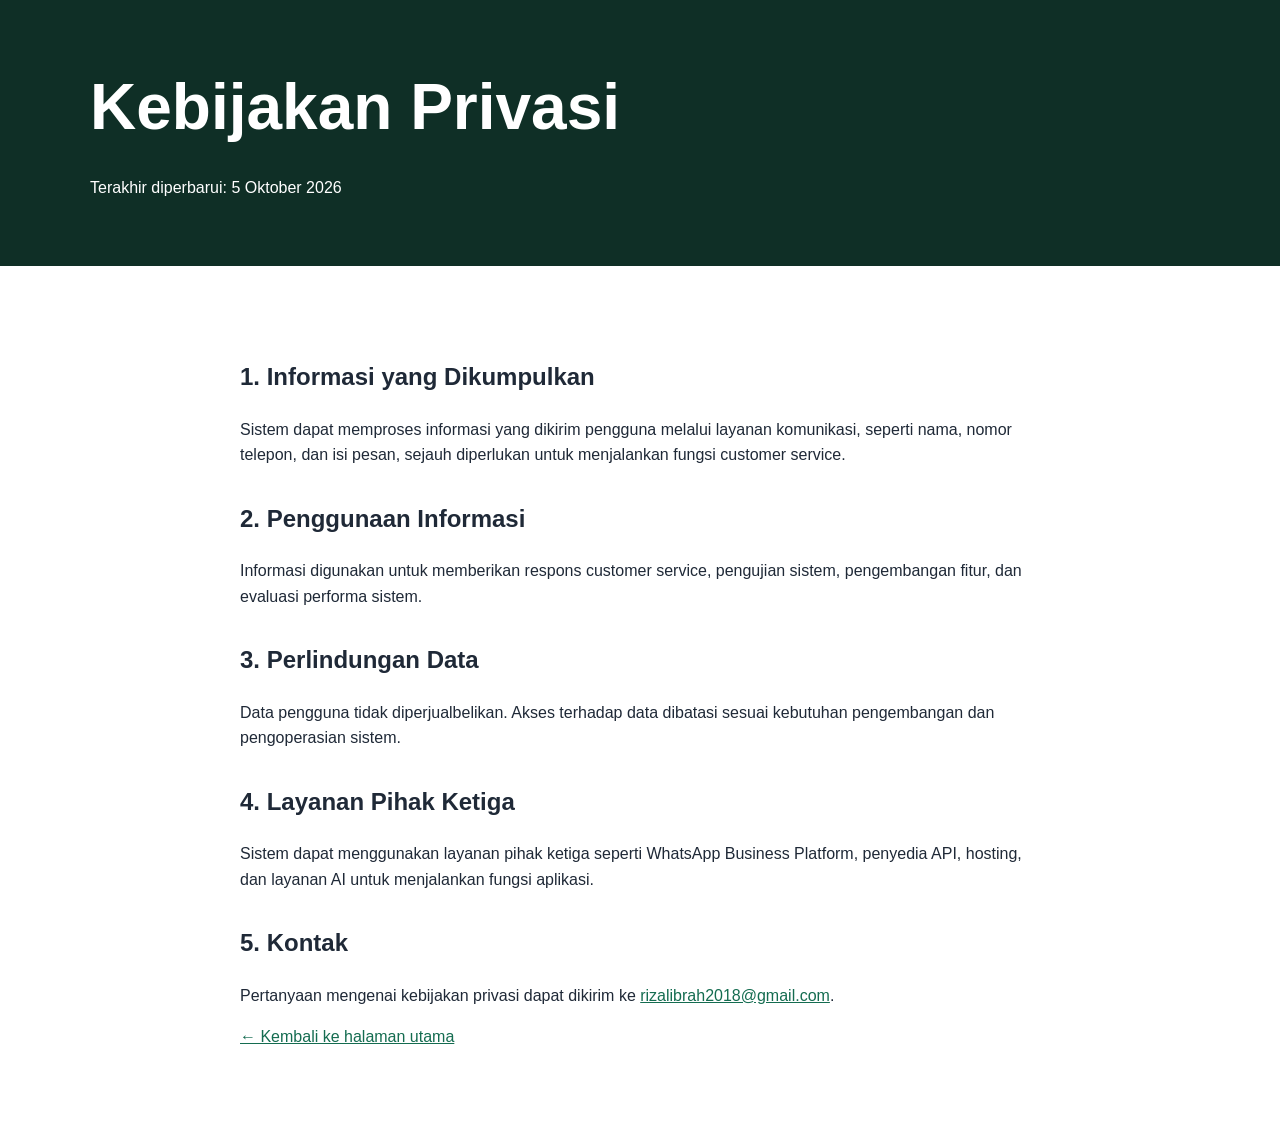
==== privacy.html @ 87c03ceb "first commit" ====
<!DOCTYPE html>
<html lang="id">
<head>
  <meta charset="UTF-8">
  <meta name="viewport" content="width=device-width, initial-scale=1.0">
  <title>Kebijakan Privasi - Herbal AI Customer Service</title>
  <link rel="stylesheet" href="styles.css">
</head>
<body>
  <header class="subhero">
    <div class="container">
      <h1>Kebijakan Privasi</h1>
      <p>Terakhir diperbarui: 5 Oktober 2026</p>
    </div>
  </header>

  <main class="section">
    <div class="container policy">
      <h2>1. Informasi yang Dikumpulkan</h2>
      <p>
        Sistem dapat memproses informasi yang dikirim pengguna melalui layanan komunikasi,
        seperti nama, nomor telepon, dan isi pesan, sejauh diperlukan untuk menjalankan fungsi customer service.
      </p>

      <h2>2. Penggunaan Informasi</h2>
      <p>
        Informasi digunakan untuk memberikan respons customer service, pengujian sistem,
        pengembangan fitur, dan evaluasi performa sistem.
      </p>

      <h2>3. Perlindungan Data</h2>
      <p>
        Data pengguna tidak diperjualbelikan. Akses terhadap data dibatasi sesuai kebutuhan pengembangan
        dan pengoperasian sistem.
      </p>

      <h2>4. Layanan Pihak Ketiga</h2>
      <p>
        Sistem dapat menggunakan layanan pihak ketiga seperti WhatsApp Business Platform,
        penyedia API, hosting, dan layanan AI untuk menjalankan fungsi aplikasi.
      </p>

      <h2>5. Kontak</h2>
      <p>
        Pertanyaan mengenai kebijakan privasi dapat dikirim ke
        <a href="mailto:rizalibrah2018@gmail.com">rizalibrah2018@gmail.com</a>.
      </p>

      <p><a href="index.html">← Kembali ke halaman utama</a></p>
    </div>
  </main>
</body>
</html>
---- styles.css ----
*{box-sizing:border-box}body{margin:0;font-family:Arial,Helvetica,sans-serif;line-height:1.6;color:#1f2937;background:#fff}
.container{width:min(1100px,90%);margin:auto}.hero{padding:90px 0;background:#0f2f26;color:#fff}.subhero{padding:50px 0;background:#0f2f26;color:#fff}
.hero h1,.subhero h1{font-size:clamp(2rem,5vw,4rem);margin:.4rem 0}.hero p{max-width:700px;font-size:1.15rem}.badge{display:inline-block;padding:.4rem .75rem;background:#1f6f52;border-radius:999px;font-size:.9rem}
.btn{display:inline-block;margin-top:1rem;padding:.8rem 1.2rem;background:#2cc987;color:#082016;text-decoration:none;font-weight:700;border-radius:8px}
.section{padding:60px 0}.alt{background:#f4f7f5}.grid{display:grid;grid-template-columns:repeat(auto-fit,minmax(230px,1fr));gap:20px}.card{background:white;padding:24px;border:1px solid #dfe7e2;border-radius:12px}
.note{margin-top:20px;padding:14px;background:#fff8dc;border-radius:8px}.policy{max-width:800px}.policy h2{margin-top:2rem}footer{background:#0b1f19;color:#fff;padding:22px 0}.footer-content{display:flex;justify-content:space-between;gap:16px;flex-wrap:wrap}footer a{color:#7ce6b7}
a{color:#146c50}
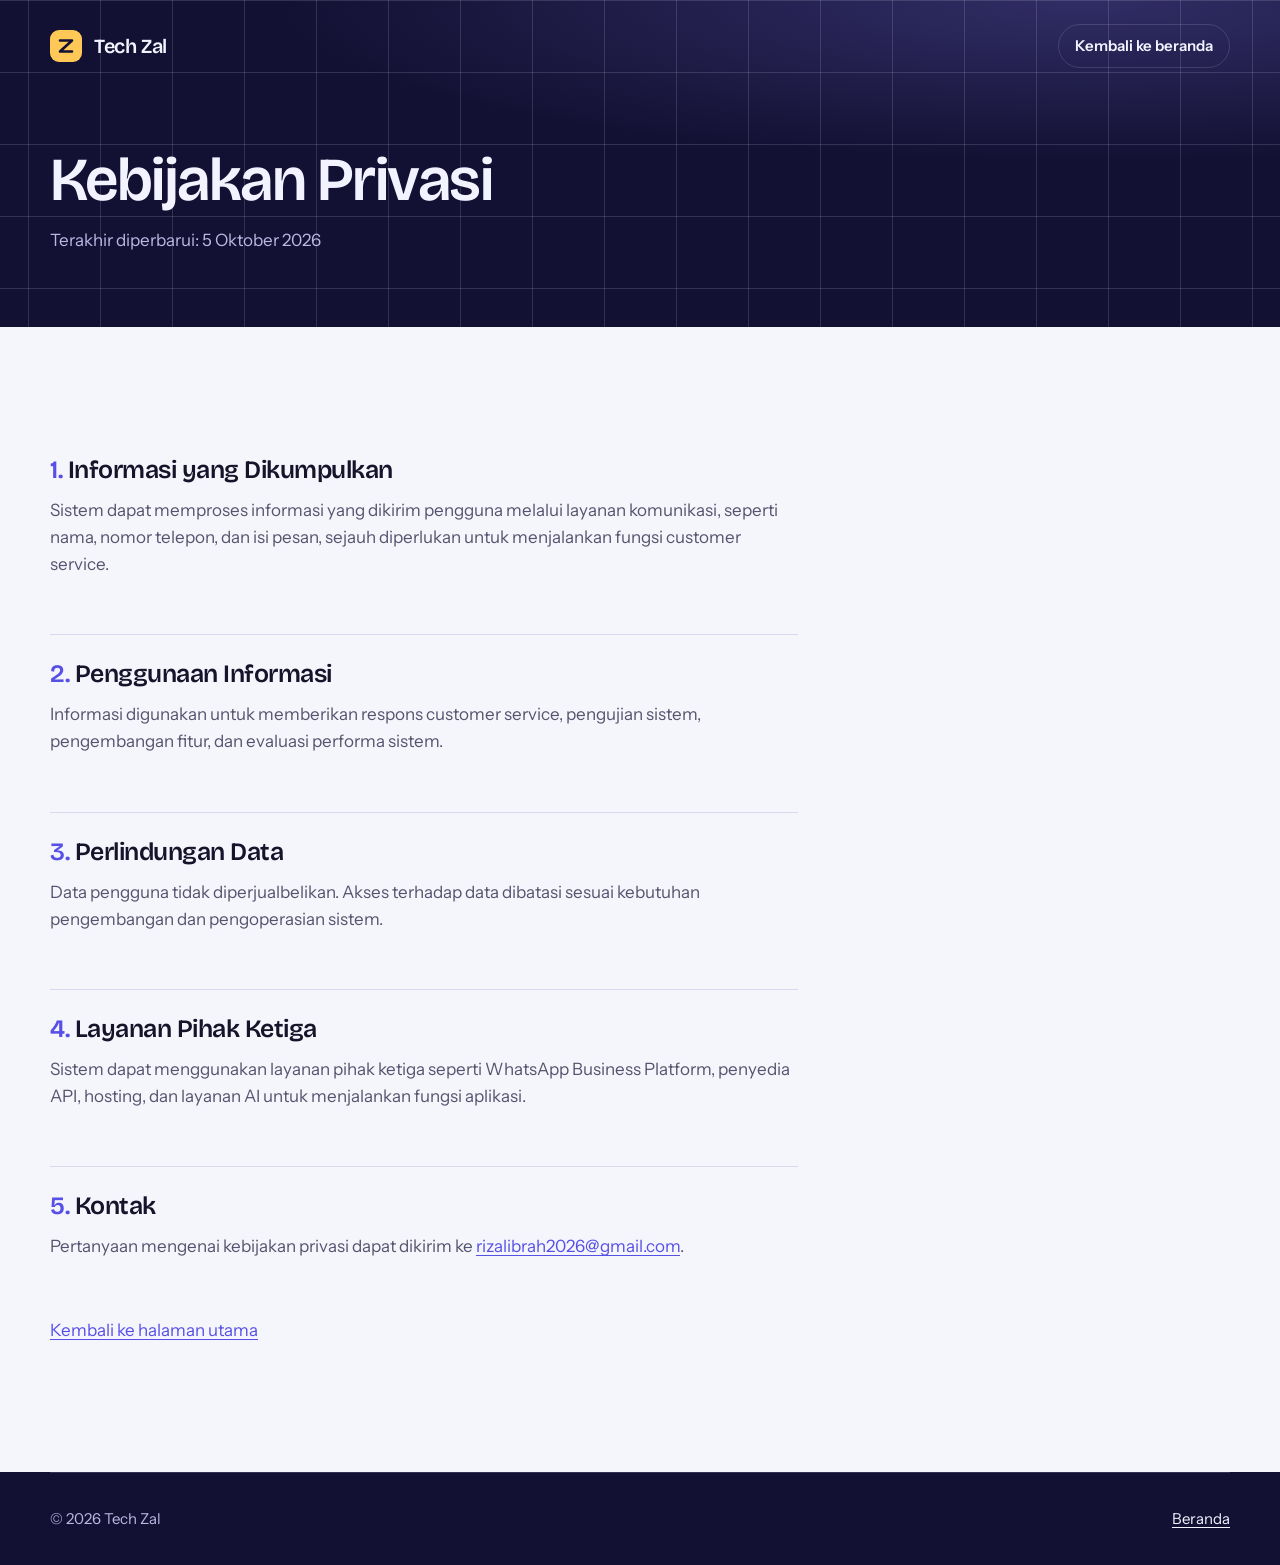
==== commit 498299b3: "Ubah landing page menjadi situs Tech Zal untuk jasa pembuatan website Halaman utama kini memperkenal" ====
--- a/privacy.html
+++ b/privacy.html
@@ -3,51 +3,80 @@
 <head>
   <meta charset="UTF-8">
   <meta name="viewport" content="width=device-width, initial-scale=1.0">
-  <title>Kebijakan Privasi - Herbal AI Customer Service</title>
+  <title>Kebijakan Privasi — Tech Zal</title>
+  <meta name="description" content="Kebijakan privasi Tech Zal: informasi yang diproses, penggunaannya, dan cara menghubungi kami.">
+  <meta name="theme-color" content="#131133">
+  <link rel="preconnect" href="https://fonts.googleapis.com">
+  <link rel="preconnect" href="https://fonts.gstatic.com" crossorigin>
+  <link href="https://fonts.googleapis.com/css2?family=Bricolage+Grotesque:opsz,wght@12..96,500..700&family=Instrument+Sans:wght@400;500;600&display=swap" rel="stylesheet">
   <link rel="stylesheet" href="styles.css">
 </head>
 <body>
-  <header class="subhero">
+  <a class="skip-link" href="#konten">Langsung ke konten</a>
+
+  <header class="masthead">
     <div class="container">
-      <h1>Kebijakan Privasi</h1>
-      <p>Terakhir diperbarui: 5 Oktober 2026</p>
+      <nav class="nav" aria-label="Navigasi utama">
+        <a class="brand" href="index.html" aria-label="Tech Zal, beranda">
+          <svg width="32" height="32" viewBox="0 0 32 32" aria-hidden="true">
+            <rect width="32" height="32" rx="9" fill="#ffc857"/>
+            <path d="M10 10.500h12L10 21.500h12" fill="none" stroke="#131133" stroke-width="2.6" stroke-linecap="round" stroke-linejoin="round"/>
+          </svg>
+          <span>Tech Zal</span>
+        </a>
+        <a class="button button-ghost button-compact" href="index.html">Kembali ke beranda</a>
+      </nav>
+
+      <div class="page-head">
+        <h1 class="display">Kebijakan Privasi</h1>
+        <p>Terakhir diperbarui: 5 Oktober 2026</p>
+      </div>
     </div>
   </header>
 
-  <main class="section">
-    <div class="container policy">
-      <h2>1. Informasi yang Dikumpulkan</h2>
-      <p>
-        Sistem dapat memproses informasi yang dikirim pengguna melalui layanan komunikasi,
-        seperti nama, nomor telepon, dan isi pesan, sejauh diperlukan untuk menjalankan fungsi customer service.
-      </p>
+  <main id="konten" class="band">
+    <div class="container">
+      <div class="policy">
+        <h2>Informasi yang Dikumpulkan</h2>
+        <p>
+          Sistem dapat memproses informasi yang dikirim pengguna melalui layanan komunikasi,
+          seperti nama, nomor telepon, dan isi pesan, sejauh diperlukan untuk menjalankan fungsi customer service.
+        </p>
 
-      <h2>2. Penggunaan Informasi</h2>
-      <p>
-        Informasi digunakan untuk memberikan respons customer service, pengujian sistem,
-        pengembangan fitur, dan evaluasi performa sistem.
-      </p>
+        <h2>Penggunaan Informasi</h2>
+        <p>
+          Informasi digunakan untuk memberikan respons customer service, pengujian sistem,
+          pengembangan fitur, dan evaluasi performa sistem.
+        </p>
 
-      <h2>3. Perlindungan Data</h2>
-      <p>
-        Data pengguna tidak diperjualbelikan. Akses terhadap data dibatasi sesuai kebutuhan pengembangan
-        dan pengoperasian sistem.
-      </p>
+        <h2>Perlindungan Data</h2>
+        <p>
+          Data pengguna tidak diperjualbelikan. Akses terhadap data dibatasi sesuai kebutuhan pengembangan
+          dan pengoperasian sistem.
+        </p>
 
-      <h2>4. Layanan Pihak Ketiga</h2>
-      <p>
-        Sistem dapat menggunakan layanan pihak ketiga seperti WhatsApp Business Platform,
-        penyedia API, hosting, dan layanan AI untuk menjalankan fungsi aplikasi.
-      </p>
+        <h2>Layanan Pihak Ketiga</h2>
+        <p>
+          Sistem dapat menggunakan layanan pihak ketiga seperti WhatsApp Business Platform,
+          penyedia API, hosting, dan layanan AI untuk menjalankan fungsi aplikasi.
+        </p>
 
-      <h2>5. Kontak</h2>
-      <p>
-        Pertanyaan mengenai kebijakan privasi dapat dikirim ke
-        <a href="mailto:rizalibrah2018@gmail.com">rizalibrah2018@gmail.com</a>.
-      </p>
+        <h2>Kontak</h2>
+        <p>
+          Pertanyaan mengenai kebijakan privasi dapat dikirim ke
+          <a class="text-link" href="mailto:rizalibrah2026@gmail.com">rizalibrah2026@gmail.com</a>.
+        </p>
 
-      <p><a href="index.html">← Kembali ke halaman utama</a></p>
+        <p class="back"><a class="text-link" href="index.html">Kembali ke halaman utama</a></p>
+      </div>
     </div>
   </main>
+
+  <footer class="footer">
+    <div class="container footer-inner">
+      <span>© 2026 Tech Zal</span>
+      <a href="index.html">Beranda</a>
+    </div>
+  </footer>
 </body>
 </html>
--- a/styles.css
+++ b/styles.css
@@ -1,7 +1,1435 @@
-*{box-sizing:border-box}body{margin:0;font-family:Arial,Helvetica,sans-serif;line-height:1.6;color:#1f2937;background:#fff}
-.container{width:min(1100px,90%);margin:auto}.hero{padding:90px 0;background:#0f2f26;color:#fff}.subhero{padding:50px 0;background:#0f2f26;color:#fff}
-.hero h1,.subhero h1{font-size:clamp(2rem,5vw,4rem);margin:.4rem 0}.hero p{max-width:700px;font-size:1.15rem}.badge{display:inline-block;padding:.4rem .75rem;background:#1f6f52;border-radius:999px;font-size:.9rem}
-.btn{display:inline-block;margin-top:1rem;padding:.8rem 1.2rem;background:#2cc987;color:#082016;text-decoration:none;font-weight:700;border-radius:8px}
-.section{padding:60px 0}.alt{background:#f4f7f5}.grid{display:grid;grid-template-columns:repeat(auto-fit,minmax(230px,1fr));gap:20px}.card{background:white;padding:24px;border:1px solid #dfe7e2;border-radius:12px}
-.note{margin-top:20px;padding:14px;background:#fff8dc;border-radius:8px}.policy{max-width:800px}.policy h2{margin-top:2rem}footer{background:#0b1f19;color:#fff;padding:22px 0}.footer-content{display:flex;justify-content:space-between;gap:16px;flex-wrap:wrap}footer a{color:#7ce6b7}
-a{color:#146c50}+/* Tech Zal
+   Token: skala indigo dari generator ui-design-system (#2A2480, modern),
+   spasi kelipatan 8, skala huruf 1.25. */
+
+:root {
+  /* warna */
+  --indigo-200: #a8a2f2;
+  --indigo-400: #8e87f2;
+  --indigo-500: #444080;
+  --indigo-600: #312d66;
+  --indigo-700: #211e4c;
+  --indigo-800: #131133;
+  --indigo-900: #080719;
+  --iris: #5750e6;
+  --gold: #ffc857;
+  --gold-soft: #ffe2a3;
+  --mist: #f5f5fc;
+  --lavender: #e8e7fb;
+  --white: #ffffff;
+  --ink: #15142b;
+  --ink-muted: #55546e;
+  --on-dark: #f3f2ff;
+  --on-dark-muted: #bbb8e2;
+  --rule: #d9d8ee;
+  --rule-dark: rgba(243, 242, 255, 0.14);
+
+  /* huruf */
+  --font-display: "Bricolage Grotesque", "Segoe UI", system-ui, sans-serif;
+  --font-body: "Instrument Sans", "Segoe UI", system-ui, sans-serif;
+  --text-sm: 0.9375rem;
+  --text-base: 1.0625rem;
+  --text-lg: 1.25rem;
+  --text-xl: 1.5625rem;
+  --text-2xl: 1.9375rem;
+  --text-3xl: 2.4375rem;
+
+  /* spasi */
+  --space-1: 4px;
+  --space-2: 8px;
+  --space-3: 12px;
+  --space-4: 16px;
+  --space-6: 24px;
+  --space-8: 40px;
+  --space-10: 56px;
+  --space-12: 72px;
+  --space-14: 96px;
+  --space-16: 128px;
+
+  --radius-sm: 4px;
+  --radius-md: 12px;
+  --radius-lg: 16px;
+  --radius-xl: 24px;
+  --duration: 200ms;
+  --shadow-window: 0 40px 80px -32px rgba(8, 7, 25, 0.8), 0 0 0 1px rgba(243, 242, 255, 0.08);
+}
+
+*,
+*::before,
+*::after {
+  box-sizing: border-box;
+}
+
+html {
+  scroll-behavior: smooth;
+  -webkit-text-size-adjust: 100%;
+}
+
+body {
+  margin: 0;
+  background: var(--mist);
+  color: var(--ink);
+  font-family: var(--font-body);
+  font-size: var(--text-base);
+  line-height: 1.6;
+  -webkit-font-smoothing: antialiased;
+}
+
+h1,
+h2,
+h3,
+p,
+ol,
+ul,
+dl,
+dd,
+figure {
+  margin: 0;
+}
+
+ol,
+ul {
+  padding: 0;
+  list-style: none;
+}
+
+a {
+  color: inherit;
+}
+
+:focus-visible {
+  outline: 2px solid var(--gold);
+  outline-offset: 3px;
+  border-radius: var(--radius-sm);
+}
+
+.band :focus-visible {
+  outline-color: var(--iris);
+}
+
+.band-dark :focus-visible {
+  outline-color: var(--gold);
+}
+
+[id] {
+  scroll-margin-top: var(--space-6);
+}
+
+.container {
+  width: min(1180px, 100% - 48px);
+  margin-inline: auto;
+}
+
+.skip-link {
+  position: absolute;
+  left: var(--space-4);
+  top: -100px;
+  z-index: 50;
+  padding: var(--space-3) var(--space-4);
+  background: var(--white);
+  color: var(--ink);
+  border-radius: var(--radius-sm);
+}
+
+.skip-link:focus {
+  top: var(--space-4);
+}
+
+.visually-hidden {
+  position: absolute;
+  width: 1px;
+  height: 1px;
+  overflow: hidden;
+  clip-path: inset(50%);
+  white-space: nowrap;
+}
+
+/* ---------- Judul ---------- */
+
+.display {
+  font-family: var(--font-display);
+  font-weight: 600;
+  font-size: clamp(2.5rem, 1.1rem + 5.6vw, 4.75rem);
+  line-height: 1.04;
+  letter-spacing: -0.025em;
+  text-wrap: balance;
+}
+
+.title {
+  font-family: var(--font-display);
+  font-weight: 600;
+  font-size: clamp(1.9375rem, 1.3rem + 2.6vw, 3.25rem);
+  line-height: 1.08;
+  letter-spacing: -0.03em;
+  text-wrap: balance;
+}
+
+.lede {
+  font-size: var(--text-lg);
+  line-height: 1.5;
+  max-width: 32em;
+}
+
+.prose {
+  max-width: 60ch;
+  color: var(--ink-muted);
+}
+
+/* ---------- Tombol ---------- */
+
+.button {
+  display: inline-flex;
+  align-items: center;
+  justify-content: center;
+  min-height: 48px;
+  padding: 0 var(--space-6);
+  border: 1px solid transparent;
+  border-radius: 999px;
+  font-family: var(--font-body);
+  font-size: var(--text-base);
+  font-weight: 600;
+  text-decoration: none;
+  cursor: pointer;
+  transition: background-color var(--duration) ease-out, color var(--duration) ease-out,
+    border-color var(--duration) ease-out;
+}
+
+.button-gold {
+  background: var(--gold);
+  color: var(--indigo-900);
+}
+
+.button-gold:hover {
+  background: var(--gold-soft);
+}
+
+.button-ghost {
+  border-color: var(--rule-dark);
+  color: var(--on-dark);
+}
+
+.button-ghost:hover {
+  border-color: var(--on-dark);
+}
+
+.button-compact {
+  min-height: 44px;
+  padding: 0 var(--space-4);
+  font-size: var(--text-sm);
+}
+
+/* ---------- Kepala halaman ---------- */
+
+.masthead {
+  background-color: var(--indigo-800);
+  background-image:
+    linear-gradient(var(--rule-dark) 1px, transparent 1px),
+    linear-gradient(90deg, var(--rule-dark) 1px, transparent 1px),
+    radial-gradient(90% 70% at 85% 0%, var(--indigo-600), transparent 70%);
+  background-size: 72px 72px, 72px 72px, 100% 100%;
+  background-position: center top;
+  color: var(--on-dark);
+  overflow: hidden;
+}
+
+.nav {
+  display: flex;
+  align-items: center;
+  justify-content: space-between;
+  gap: var(--space-6);
+  padding-block: var(--space-6);
+}
+
+.brand {
+  display: inline-flex;
+  align-items: center;
+  gap: var(--space-3);
+  min-height: 44px;
+  font-family: var(--font-display);
+  font-size: var(--text-lg);
+  font-weight: 600;
+  letter-spacing: -0.02em;
+  text-decoration: none;
+  white-space: nowrap;
+}
+
+.brand svg {
+  flex: none;
+}
+
+.nav-links {
+  display: none;
+  gap: var(--space-8);
+  font-size: var(--text-sm);
+  font-weight: 500;
+}
+
+.nav-links a {
+  display: inline-flex;
+  align-items: center;
+  min-height: 44px;
+  color: var(--on-dark-muted);
+  text-decoration: none;
+  transition: color var(--duration) ease-out;
+}
+
+.nav-links a:hover {
+  color: var(--on-dark);
+}
+
+@media (min-width: 860px) {
+  .nav-links {
+    display: flex;
+  }
+}
+
+/* ---------- Hero ---------- */
+
+.hero {
+  display: grid;
+  gap: var(--space-10);
+  padding-block: var(--space-10) var(--space-12);
+}
+
+.hero-copy .lede {
+  margin-top: var(--space-6);
+  color: var(--on-dark-muted);
+}
+
+.hero-actions {
+  display: flex;
+  flex-wrap: wrap;
+  gap: var(--space-3);
+  margin-top: var(--space-8);
+}
+
+@media (min-width: 960px) {
+  .hero {
+    grid-template-columns: minmax(0, 0.95fr) minmax(0, 1.05fr);
+    align-items: center;
+    gap: var(--space-12);
+    padding-block: var(--space-12) var(--space-14);
+  }
+}
+
+/* Contoh website yang bisa diatur */
+
+.demo {
+  --accent: #5750e6;
+  --accent-soft: #d9d7fb;
+  display: grid;
+  gap: var(--space-6);
+  min-width: 0;
+}
+
+.demo:has(#warna-hijau:checked) {
+  --accent: #1f9d6b;
+  --accent-soft: #cdeedd;
+}
+
+.demo:has(#warna-koral:checked) {
+  --accent: #f0643c;
+  --accent-soft: #fbd9cd;
+}
+
+.demo:has(#warna-emas:checked) {
+  --accent: #e0a100;
+  --accent-soft: #fbeabf;
+}
+
+.controls {
+  display: flex;
+  flex-wrap: wrap;
+  gap: var(--space-4) var(--space-6);
+}
+
+.control {
+  min-width: 0;
+  margin: 0;
+  padding: 0;
+  border: 0;
+}
+
+.control legend {
+  margin-bottom: var(--space-2);
+  padding: 0;
+  font-size: var(--text-sm);
+  color: var(--on-dark-muted);
+}
+
+.segmented {
+  display: inline-flex;
+  flex-wrap: wrap;
+  gap: var(--space-1);
+  padding: var(--space-1);
+  border-radius: 22px;
+  background: rgba(243, 242, 255, 0.08);
+}
+
+.segmented label,
+.swatches label {
+  position: relative;
+  cursor: pointer;
+}
+
+.segmented input,
+.swatches input,
+.chips input {
+  position: absolute;
+  inset: 0;
+  width: 100%;
+  height: 100%;
+  margin: 0;
+  opacity: 0;
+  cursor: pointer;
+}
+
+.segmented span {
+  display: inline-flex;
+  align-items: center;
+  min-height: 36px;
+  padding: 0 var(--space-3);
+  border-radius: 999px;
+  font-size: var(--text-sm);
+  font-weight: 500;
+  color: var(--on-dark-muted);
+  transition: background-color var(--duration) ease-out, color var(--duration) ease-out;
+}
+
+.segmented label:hover span {
+  color: var(--on-dark);
+}
+
+.segmented input:checked + span {
+  background: var(--on-dark);
+  color: var(--indigo-900);
+}
+
+.segmented input:focus-visible + span,
+.swatches input:focus-visible + span {
+  outline: 2px solid var(--gold);
+  outline-offset: 3px;
+}
+
+.swatches {
+  display: inline-flex;
+  gap: var(--space-2);
+  padding-block: var(--space-1);
+}
+
+.swatches label {
+  display: grid;
+  place-items: center;
+  width: 36px;
+  height: 36px;
+}
+
+.swatches span {
+  width: 24px;
+  height: 24px;
+  border-radius: 50%;
+  background: var(--swatch);
+  transition: box-shadow var(--duration) ease-out;
+}
+
+.swatches input:checked + span {
+  box-shadow: 0 0 0 3px var(--indigo-800), 0 0 0 5px var(--on-dark);
+}
+
+.stage {
+  display: grid;
+  place-items: center;
+  min-height: 340px;
+}
+
+.window {
+  width: 100%;
+  max-width: 520px;
+  background: var(--white);
+  border-radius: var(--radius-xl);
+  box-shadow: var(--shadow-window);
+  overflow: hidden;
+  transition: max-width 320ms ease-out;
+}
+
+.demo:has(#layar-ponsel:checked) .window {
+  max-width: 248px;
+}
+
+.window-bar {
+  display: flex;
+  align-items: center;
+  gap: var(--space-2);
+  padding: var(--space-3) var(--space-4);
+  background: var(--lavender);
+}
+
+.window-dot {
+  width: 10px;
+  height: 10px;
+  border-radius: 50%;
+  background: var(--indigo-200);
+}
+
+.window-address {
+  flex: 1;
+  height: 20px;
+  margin-left: var(--space-3);
+  border-radius: 999px;
+  background: var(--white);
+}
+
+.window-body {
+  container-type: inline-size;
+  padding: var(--space-6);
+}
+
+.mock {
+  display: none;
+  gap: var(--space-6);
+}
+
+.mock-profil {
+  display: grid;
+}
+
+.demo:has(#jenis-landing:checked) .mock-profil,
+.demo:has(#jenis-toko:checked) .mock-profil {
+  display: none;
+}
+
+.demo:has(#jenis-landing:checked) .mock-landing,
+.demo:has(#jenis-toko:checked) .mock-toko {
+  display: grid;
+}
+
+.mock-row {
+  display: flex;
+  align-items: center;
+  gap: var(--space-3);
+}
+
+.mock-main {
+  display: grid;
+  grid-template-columns: 1.2fr 1fr;
+  gap: var(--space-6);
+  align-items: center;
+}
+
+.mock-stack {
+  display: grid;
+  gap: var(--space-3);
+  justify-items: start;
+}
+
+.mock-center {
+  display: grid;
+  gap: var(--space-3);
+  justify-items: center;
+  padding-block: var(--space-4);
+}
+
+.mock-tiles {
+  display: grid;
+  grid-template-columns: repeat(3, 1fr);
+  gap: var(--space-3);
+}
+
+.mock-product {
+  display: grid;
+  gap: var(--space-2);
+}
+
+@container (max-width: 240px) {
+  .mock-main {
+    grid-template-columns: 1fr;
+  }
+
+  .mock-tiles {
+    grid-template-columns: repeat(2, 1fr);
+  }
+
+  .piece-link {
+    display: none;
+  }
+}
+
+.piece {
+  display: block;
+  height: 10px;
+  border-radius: 999px;
+  background-color: var(--lavender);
+  outline: 1.5px dashed transparent;
+  outline-offset: -1.5px;
+  animation: build 600ms ease-out backwards;
+  animation-delay: calc(120ms + var(--i, 0) * 110ms);
+  transition: background-color var(--duration) ease-out;
+}
+
+.piece-logo {
+  width: 22px;
+  height: 22px;
+  border-radius: 7px;
+  background-color: var(--accent);
+}
+
+.piece-link {
+  width: 34px;
+}
+
+.piece-push {
+  margin-left: auto;
+}
+
+.piece-chip {
+  width: 58px;
+  height: 22px;
+  background-color: var(--ink);
+}
+
+.piece-head {
+  width: 100%;
+  height: 20px;
+  border-radius: 6px;
+  background-color: var(--ink);
+}
+
+.piece-head-short {
+  width: 64%;
+}
+
+.piece-text {
+  width: 90%;
+  height: 8px;
+}
+
+.piece-text-short {
+  width: 70%;
+}
+
+.piece-cta {
+  width: 96px;
+  height: 30px;
+  margin-top: var(--space-2);
+  background-color: var(--accent);
+}
+
+.piece-art {
+  width: 100%;
+  height: auto;
+  aspect-ratio: 1 / 1;
+  border-radius: var(--radius-lg);
+  background-color: var(--accent);
+}
+
+.piece-tile {
+  height: 56px;
+  border-radius: var(--radius-md);
+}
+
+.piece-soft {
+  background-color: var(--accent-soft);
+}
+
+.piece-band {
+  height: 72px;
+  border-radius: var(--radius-md);
+  background-color: var(--accent-soft);
+}
+
+.piece-photo {
+  height: auto;
+  aspect-ratio: 4 / 3;
+  border-radius: var(--radius-md);
+  background-color: var(--accent-soft);
+}
+
+.piece-price {
+  width: 40%;
+  height: 8px;
+  background-color: var(--accent);
+}
+
+@keyframes build {
+  from {
+    background-color: transparent;
+    outline-color: var(--indigo-400);
+  }
+}
+
+.demo-foot {
+  display: flex;
+  flex-wrap: wrap;
+  align-items: center;
+  justify-content: space-between;
+  gap: var(--space-4);
+}
+
+.demo-note {
+  display: none;
+  flex: 1 1 16rem;
+  max-width: 30em;
+  color: var(--on-dark-muted);
+}
+
+.demo-note-profil {
+  display: block;
+}
+
+.demo:has(#jenis-landing:checked) .demo-note-profil,
+.demo:has(#jenis-toko:checked) .demo-note-profil {
+  display: none;
+}
+
+.demo:has(#jenis-landing:checked) .demo-note-landing,
+.demo:has(#jenis-toko:checked) .demo-note-toko {
+  display: block;
+}
+
+/* ---------- Bagian ---------- */
+
+.band {
+  padding-block: var(--space-12);
+}
+
+.band-tint {
+  background: var(--lavender);
+}
+
+.band-dark {
+  background: var(--indigo-800);
+  color: var(--on-dark);
+}
+
+@media (min-width: 960px) {
+  .band {
+    padding-block: var(--space-16);
+  }
+}
+
+.band-head {
+  display: grid;
+  gap: var(--space-4);
+  margin-bottom: var(--space-10);
+}
+
+@media (min-width: 960px) {
+  .band-head {
+    grid-template-columns: minmax(0, 1.1fr) minmax(0, 0.9fr);
+    gap: var(--space-12);
+    align-items: end;
+  }
+}
+
+/* Layanan */
+
+.services {
+  border-top: 2px solid var(--ink);
+}
+
+.service {
+  display: grid;
+  gap: var(--space-4);
+  padding-block: var(--space-8);
+  border-bottom: 1px solid var(--rule);
+}
+
+.service h3 {
+  font-family: var(--font-display);
+  font-size: var(--text-2xl);
+  font-weight: 600;
+  line-height: 1.1;
+  letter-spacing: -0.025em;
+}
+
+.service p {
+  color: var(--ink-muted);
+}
+
+.tags {
+  display: flex;
+  flex-wrap: wrap;
+  gap: var(--space-2);
+}
+
+.tags li {
+  padding: var(--space-1) var(--space-3);
+  border: 1px solid var(--rule);
+  border-radius: 999px;
+  background: var(--white);
+  font-size: var(--text-sm);
+  font-weight: 500;
+}
+
+@media (min-width: 860px) {
+  .service {
+    grid-template-columns: minmax(0, 0.8fr) minmax(0, 1fr) minmax(0, 0.9fr);
+    gap: var(--space-8);
+    align-items: start;
+  }
+
+  .tags {
+    justify-content: flex-end;
+  }
+}
+
+/* Cara kerja */
+
+.steps {
+  display: grid;
+  gap: var(--space-4);
+  counter-reset: step;
+}
+
+.step {
+  padding: var(--space-6);
+  background: var(--white);
+  border-radius: var(--radius-lg);
+  counter-increment: step;
+}
+
+.step::before {
+  content: counter(step);
+  display: grid;
+  place-items: center;
+  width: 40px;
+  height: 40px;
+  border-radius: 50%;
+  background: var(--indigo-700);
+  color: var(--gold);
+  font-family: var(--font-display);
+  font-size: var(--text-lg);
+  font-weight: 600;
+}
+
+.step h3 {
+  margin-top: var(--space-6);
+  font-family: var(--font-display);
+  font-size: var(--text-xl);
+  font-weight: 600;
+  line-height: 1.2;
+  letter-spacing: -0.02em;
+}
+
+.step p {
+  margin-top: var(--space-2);
+  color: var(--ink-muted);
+}
+
+@media (min-width: 640px) {
+  .steps {
+    grid-template-columns: repeat(2, minmax(0, 1fr));
+  }
+}
+
+@media (min-width: 1040px) {
+  .steps {
+    grid-template-columns: repeat(4, minmax(0, 1fr));
+  }
+}
+
+/* Tanya jawab */
+
+.faq {
+  max-width: 820px;
+  border-top: 2px solid var(--ink);
+}
+
+.faq details {
+  border-bottom: 1px solid var(--rule);
+}
+
+.faq summary {
+  display: flex;
+  align-items: center;
+  justify-content: space-between;
+  gap: var(--space-6);
+  min-height: 72px;
+  padding-block: var(--space-4);
+  font-family: var(--font-display);
+  font-size: var(--text-lg);
+  font-weight: 600;
+  line-height: 1.25;
+  letter-spacing: -0.015em;
+  list-style: none;
+  cursor: pointer;
+  transition: color var(--duration) ease-out;
+}
+
+.faq summary::-webkit-details-marker {
+  display: none;
+}
+
+.faq summary:hover {
+  color: var(--iris);
+}
+
+.faq summary svg {
+  flex: none;
+  transition: transform var(--duration) ease-out;
+}
+
+.faq details[open] summary svg {
+  transform: rotate(45deg);
+}
+
+.faq details p {
+  max-width: 60ch;
+  padding-bottom: var(--space-6);
+  color: var(--ink-muted);
+}
+
+/* Kontak */
+
+.contact {
+  display: grid;
+  gap: var(--space-10);
+}
+
+.contact .lede {
+  margin-top: var(--space-6);
+  color: var(--on-dark-muted);
+}
+
+.contact-list {
+  margin-top: var(--space-8);
+  border-top: 1px solid var(--rule-dark);
+}
+
+.contact-row {
+  display: grid;
+  grid-template-columns: 5.5rem minmax(0, 1fr);
+  gap: var(--space-4);
+  padding-block: var(--space-4);
+  border-bottom: 1px solid var(--rule-dark);
+}
+
+.contact-row dt {
+  color: var(--on-dark-muted);
+}
+
+.contact-row dd {
+  overflow-wrap: anywhere;
+}
+
+.contact-row a {
+  text-decoration-color: var(--gold);
+  text-underline-offset: 0.2em;
+  transition: color var(--duration) ease-out;
+}
+
+.contact-row a:hover {
+  color: var(--gold);
+}
+
+@media (min-width: 960px) {
+  .contact {
+    grid-template-columns: minmax(0, 1fr) minmax(0, 1fr);
+    gap: var(--space-14);
+    align-items: start;
+  }
+}
+
+.brief {
+  display: grid;
+  gap: var(--space-6);
+  padding: var(--space-6);
+  background: var(--white);
+  color: var(--ink);
+  border-radius: var(--radius-xl);
+}
+
+.brief :focus-visible {
+  outline-color: var(--iris);
+}
+
+.brief fieldset {
+  min-width: 0;
+  margin: 0;
+  padding: 0;
+  border: 0;
+}
+
+.brief legend,
+.field label {
+  display: block;
+  margin-bottom: var(--space-2);
+  padding: 0;
+  font-weight: 600;
+}
+
+.chips {
+  display: flex;
+  flex-wrap: wrap;
+  gap: var(--space-2);
+}
+
+.chips label {
+  position: relative;
+  cursor: pointer;
+}
+
+.chips span {
+  display: inline-flex;
+  align-items: center;
+  min-height: 44px;
+  padding: 0 var(--space-4);
+  border: 1px solid var(--rule);
+  border-radius: 999px;
+  font-weight: 500;
+  transition: background-color var(--duration) ease-out, color var(--duration) ease-out,
+    border-color var(--duration) ease-out;
+}
+
+.chips label:hover span {
+  border-color: var(--indigo-700);
+}
+
+.chips input:checked + span {
+  background: var(--indigo-700);
+  border-color: var(--indigo-700);
+  color: var(--on-dark);
+}
+
+.chips input:focus-visible + span {
+  outline: 2px solid var(--iris);
+  outline-offset: 3px;
+}
+
+.field input,
+.field textarea {
+  display: block;
+  width: 100%;
+  padding: var(--space-3) var(--space-4);
+  border: 1px solid #9997b8;
+  border-radius: var(--radius-md);
+  background: var(--white);
+  color: var(--ink);
+  font: inherit;
+  transition: border-color var(--duration) ease-out;
+}
+
+.field input {
+  min-height: 48px;
+}
+
+.field textarea {
+  min-height: 132px;
+  resize: vertical;
+}
+
+.field input:hover,
+.field textarea:hover {
+  border-color: var(--indigo-700);
+}
+
+.field [aria-invalid="true"] {
+  border-color: #b3261e;
+}
+
+.field-error {
+  margin-top: var(--space-2);
+  font-size: var(--text-sm);
+  color: #b3261e;
+}
+
+.field-error:empty {
+  display: none;
+}
+
+.button-indigo {
+  background: var(--indigo-700);
+  color: var(--on-dark);
+}
+
+.button-indigo:hover {
+  background: var(--indigo-500);
+}
+
+.brief-status {
+  color: var(--ink-muted);
+}
+
+.brief-status:empty {
+  display: none;
+}
+
+@media (min-width: 640px) {
+  .brief {
+    padding: var(--space-8);
+  }
+}
+
+.text-link {
+  color: var(--iris);
+  text-underline-offset: 0.2em;
+  transition: color var(--duration) ease-out;
+}
+
+.text-link:hover {
+  color: var(--indigo-700);
+}
+
+/* ---------- Kaki halaman ---------- */
+
+.footer {
+  background: var(--indigo-800);
+  color: var(--on-dark-muted);
+  font-size: var(--text-sm);
+}
+
+.footer-inner {
+  display: flex;
+  flex-wrap: wrap;
+  align-items: center;
+  justify-content: space-between;
+  gap: var(--space-2) var(--space-6);
+  padding-block: var(--space-6);
+  border-top: 1px solid var(--rule-dark);
+}
+
+.footer a {
+  display: inline-flex;
+  align-items: center;
+  min-height: 44px;
+  color: var(--on-dark);
+  text-underline-offset: 0.2em;
+  transition: color var(--duration) ease-out;
+}
+
+.footer a:hover {
+  color: var(--gold);
+}
+
+/* ---------- Halaman kebijakan ---------- */
+
+.page-head {
+  padding-block: var(--space-10) var(--space-12);
+}
+
+.page-head .display {
+  font-size: clamp(2.4375rem, 1.4rem + 4vw, 3.8125rem);
+}
+
+.page-head p {
+  margin-top: var(--space-4);
+  color: var(--on-dark-muted);
+}
+
+.policy {
+  max-width: 68ch;
+  counter-reset: clause;
+}
+
+.policy h2 {
+  margin-top: var(--space-10);
+  padding-top: var(--space-6);
+  border-top: 1px solid var(--rule);
+  font-family: var(--font-display);
+  font-size: var(--text-xl);
+  font-weight: 600;
+  line-height: 1.2;
+  letter-spacing: -0.02em;
+  counter-increment: clause;
+}
+
+.policy h2::before {
+  content: counter(clause) ". ";
+  color: var(--iris);
+}
+
+.policy h2:first-child {
+  margin-top: 0;
+  padding-top: 0;
+  border-top: 0;
+}
+
+.policy p {
+  margin-top: var(--space-3);
+  color: var(--ink-muted);
+}
+
+.policy .back {
+  margin-top: var(--space-10);
+}
+
+/* ---------- Animasi interaksi ---------- */
+
+:root {
+  --ease-out: cubic-bezier(0.22, 1, 0.36, 1);
+}
+
+/* Masuk halaman: teks hero lalu contoh website, berurutan */
+
+.hero-copy > *,
+.demo {
+  animation: rise 800ms var(--ease-out) backwards;
+}
+
+.hero-copy > :nth-child(2) { animation-delay: 90ms; }
+.hero-copy > :nth-child(3) { animation-delay: 180ms; }
+.demo { animation-delay: 260ms; }
+
+@keyframes rise {
+  from {
+    opacity: 0;
+    transform: translateY(18px);
+  }
+}
+
+/* Muncul saat digulir (kelas dipasang oleh script.js) */
+
+.reveal.reveal {
+  opacity: 0;
+  transform: translateY(20px);
+  transition: opacity 700ms var(--ease-out), transform 700ms var(--ease-out);
+  transition-delay: calc(var(--order, 0) * 80ms);
+}
+
+.reveal.reveal.is-visible {
+  opacity: 1;
+  transform: none;
+}
+
+/* Tombol dan pilihan: terangkat saat disorot, menekan saat diklik */
+
+.button {
+  transition: background-color var(--duration) ease-out, color var(--duration) ease-out,
+    border-color var(--duration) ease-out, transform var(--duration) var(--ease-out),
+    box-shadow var(--duration) ease-out;
+}
+
+.button:hover {
+  transform: translateY(-2px);
+}
+
+.button-gold:hover {
+  box-shadow: 0 10px 24px -10px rgba(255, 200, 87, 0.7);
+}
+
+.button-indigo:hover {
+  box-shadow: 0 10px 24px -12px rgba(33, 30, 76, 0.7);
+}
+
+.button:active {
+  transform: translateY(0) scale(0.97);
+  transition-duration: 80ms;
+}
+
+.segmented span,
+.chips span {
+  transition: background-color 260ms var(--ease-out), color 260ms var(--ease-out),
+    border-color 260ms var(--ease-out), transform var(--duration) var(--ease-out);
+}
+
+.segmented label:active span,
+.chips label:active span {
+  transform: scale(0.95);
+}
+
+.swatches span {
+  transition: box-shadow 260ms var(--ease-out), transform var(--duration) var(--ease-out);
+}
+
+.swatches label:hover span {
+  transform: scale(1.15);
+}
+
+.swatches label:active span {
+  transform: scale(0.92);
+}
+
+/* Navigasi: garis bawah tumbuh dari kiri */
+
+.nav-links a {
+  position: relative;
+}
+
+.nav-links a::after {
+  content: "";
+  position: absolute;
+  left: 0;
+  right: 0;
+  bottom: 8px;
+  height: 1.5px;
+  background: var(--gold);
+  transform: scaleX(0);
+  transform-origin: left;
+  transition: transform 320ms var(--ease-out);
+}
+
+.nav-links a:hover::after,
+.nav-links a:focus-visible::after {
+  transform: scaleX(1);
+}
+
+/* Contoh website: jendela dan keterangan berganti dengan halus */
+
+.window {
+  transition: max-width 520ms var(--ease-out), border-radius 520ms var(--ease-out);
+}
+
+.demo:has(#layar-ponsel:checked) .window {
+  border-radius: 30px;
+}
+
+.piece {
+  transition: background-color 420ms var(--ease-out);
+}
+
+.demo-note {
+  animation: note-in 420ms var(--ease-out);
+}
+
+@keyframes note-in {
+  from {
+    opacity: 0;
+    transform: translateY(6px);
+  }
+}
+
+/* Baris layanan dan kartu langkah */
+
+.service h3 {
+  transition: transform 320ms var(--ease-out), color 320ms var(--ease-out);
+}
+
+.service:hover h3 {
+  color: var(--iris);
+  transform: translateX(6px);
+}
+
+.tags li {
+  transition: border-color 320ms var(--ease-out), background-color 320ms var(--ease-out);
+}
+
+.service:hover .tags li {
+  border-color: var(--indigo-200);
+  background: var(--lavender);
+}
+
+.step {
+  transition: transform 320ms var(--ease-out), box-shadow 320ms var(--ease-out);
+}
+
+.step:hover {
+  transform: translateY(-4px);
+  box-shadow: 0 18px 32px -22px rgba(33, 30, 76, 0.55);
+}
+
+/* Tanya jawab: membuka dan menutup dengan tinggi yang bergerak */
+
+@supports (interpolate-size: allow-keywords) {
+  .faq {
+    interpolate-size: allow-keywords;
+  }
+
+  .faq details::details-content {
+    block-size: 0;
+    overflow: clip;
+    transition: block-size 380ms var(--ease-out), content-visibility 380ms allow-discrete;
+  }
+
+  .faq details[open]::details-content {
+    block-size: auto;
+  }
+}
+
+.faq details[open] p {
+  animation: answer-in 380ms var(--ease-out);
+}
+
+@keyframes answer-in {
+  from {
+    opacity: 0;
+    transform: translateY(-6px);
+  }
+}
+
+.faq summary svg {
+  transition: transform 320ms var(--ease-out);
+}
+
+/* Formulir: fokus, pesan kesalahan, dan status */
+
+.field input,
+.field textarea {
+  transition: border-color var(--duration) ease-out, box-shadow 260ms var(--ease-out);
+}
+
+.field input:focus,
+.field textarea:focus {
+  outline: none;
+  border-color: var(--iris);
+  box-shadow: 0 0 0 4px rgba(87, 80, 230, 0.2);
+}
+
+.field [aria-invalid="true"]:focus {
+  border-color: #b3261e;
+  box-shadow: 0 0 0 4px rgba(179, 38, 30, 0.18);
+}
+
+.field-error:not(:empty),
+.brief-status:not(:empty) {
+  animation: answer-in 280ms var(--ease-out);
+}
+
+.field [aria-invalid="true"] {
+  animation: nudge 320ms ease-out;
+}
+
+@keyframes nudge {
+  30% { transform: translateX(-5px); }
+  60% { transform: translateX(4px); }
+}
+
+/* ---------- Gerak ---------- */
+
+@media (prefers-reduced-motion: reduce) {
+  html {
+    scroll-behavior: auto;
+  }
+
+  *,
+  *::before,
+  *::after {
+    animation: none !important;
+    transition: none !important;
+  }
+
+  .reveal.reveal {
+    opacity: 1;
+    transform: none;
+  }
+
+  .button:hover,
+  .step:hover,
+  .service:hover h3,
+  .swatches label:hover span {
+    transform: none;
+  }
+
+  .piece {
+    animation: none;
+    transition: none;
+  }
+
+  .window,
+  .segmented span,
+  .swatches span,
+  .chips span,
+  .faq summary,
+  .faq summary svg,
+  .field input,
+  .field textarea {
+    transition: none;
+  }
+
+  .button,
+  .nav-links a,
+  .text-link,
+  .contact-row a,
+  .footer a {
+    transition: none;
+  }
+}
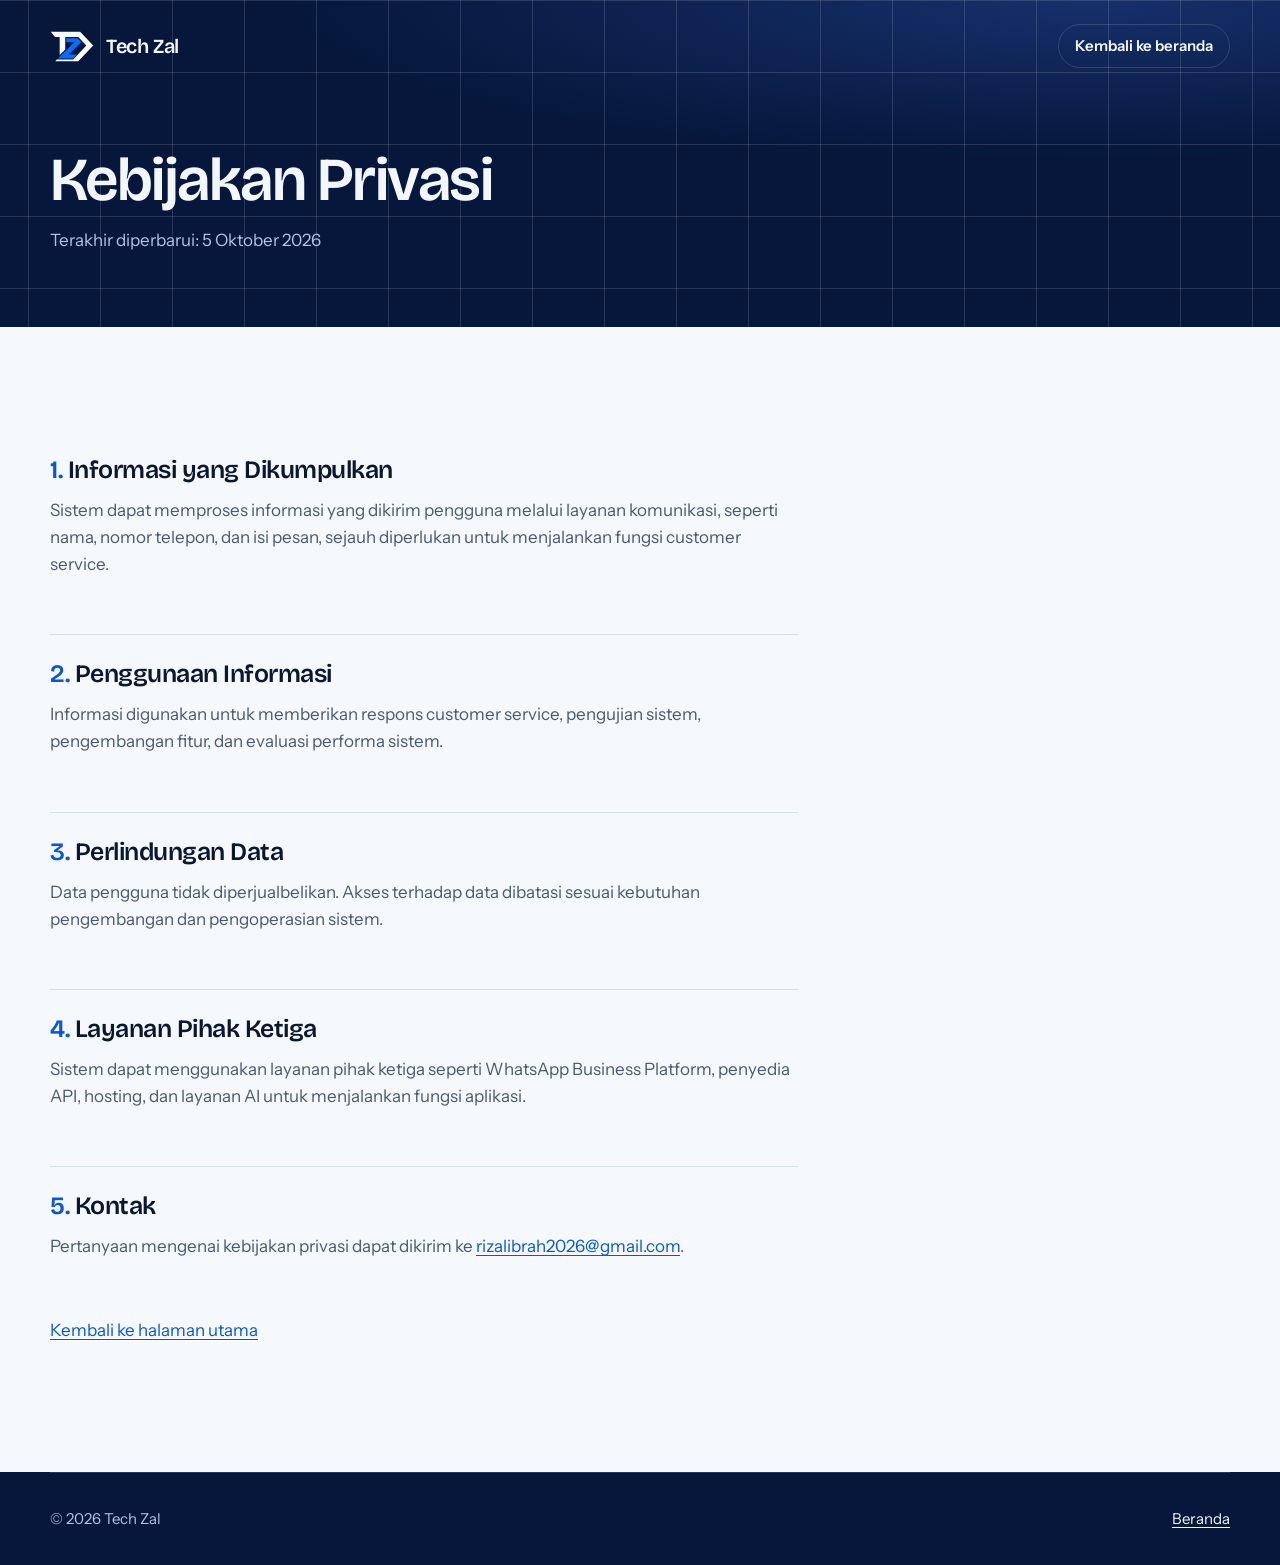
==== commit b184c43c: "Pasang logo Tech Zal dan samakan warna situs dengan logo - Logo di header digambar sebagai SVG di da" ====
--- a/privacy.html
+++ b/privacy.html
@@ -5,11 +5,1448 @@
   <meta name="viewport" content="width=device-width, initial-scale=1.0">
   <title>Kebijakan Privasi — Tech Zal</title>
   <meta name="description" content="Kebijakan privasi Tech Zal: informasi yang diproses, penggunaannya, dan cara menghubungi kami.">
-  <meta name="theme-color" content="#131133">
+  <meta name="theme-color" content="#06173b">
+  <link rel="icon" type="image/svg+xml" href="data:image/svg+xml,%3Csvg xmlns=%22http://www.w3.org/2000/svg%22 viewBox=%2213 11.650 138 138%22%3E%3Cstyle%3E.t%7Bfill:%23091e4d%7D%40media%28prefers-color-scheme:dark%29%7B.t%7Bfill:%23fff%7D%7D%3C/style%3E%3Cpolygon class=%22t%22 points=%2215,33.8 107.5,33.8 149,77.8 101.5,127.5 29,127.5 34.5,121.8 85.8,121.8 127.2,77.8 101.8,50.7 60.7,50.7 60.7,90.3 43.2,107.2 43.2,50.7 28.5,50.7%22/%3E%3Cpolygon fill=%22%230a6cff%22 points=%2264,55 100.5,55 111.3,67 72.2,105.8 97.7,105.8 85.7,118.3 37.5,118.3 89.3,67.2 64,67.200%22/%3E%3C/svg%3E">
   <link rel="preconnect" href="https://fonts.googleapis.com">
   <link rel="preconnect" href="https://fonts.gstatic.com" crossorigin>
   <link href="https://fonts.googleapis.com/css2?family=Bricolage+Grotesque:opsz,wght@12..96,500..700&family=Instrument+Sans:wght@400;500;600&display=swap" rel="stylesheet">
-  <link rel="stylesheet" href="styles.css">
+  <style>
+/* Tech Zal
+   Token: biru tua dan biru terang dari logo Tech Zal,
+   spasi kelipatan 8, skala huruf 1.25. */
+
+:root {
+  /* warna */
+  --navy-200: #a9c3f5;
+  --navy-400: #7fa6f2;
+  --navy-500: #24407f;
+  --navy-600: #16306b;
+  --navy-700: #091e4d;
+  --navy-800: #06173b;
+  --navy-900: #030c20;
+  --blue-deep: #0858d6;
+  --blue: #0a6cff;
+  --blue-bright: #4d94ff;
+  --mist: #f5f8fd;
+  --sky: #e6eefc;
+  --white: #ffffff;
+  --ink: #0b1630;
+  --ink-muted: #4b5871;
+  --on-dark: #f2f6ff;
+  --on-dark-muted: #b3c3e6;
+  --rule: #d5deee;
+  --rule-dark: rgba(242, 246, 255, 0.14);
+
+  /* huruf */
+  --font-display: "Bricolage Grotesque", "Segoe UI", system-ui, sans-serif;
+  --font-body: "Instrument Sans", "Segoe UI", system-ui, sans-serif;
+  --text-sm: 0.9375rem;
+  --text-base: 1.0625rem;
+  --text-lg: 1.25rem;
+  --text-xl: 1.5625rem;
+  --text-2xl: 1.9375rem;
+  --text-3xl: 2.4375rem;
+
+  /* spasi */
+  --space-1: 4px;
+  --space-2: 8px;
+  --space-3: 12px;
+  --space-4: 16px;
+  --space-6: 24px;
+  --space-8: 40px;
+  --space-10: 56px;
+  --space-12: 72px;
+  --space-14: 96px;
+  --space-16: 128px;
+
+  --radius-sm: 4px;
+  --radius-md: 12px;
+  --radius-lg: 16px;
+  --radius-xl: 24px;
+  --duration: 200ms;
+  --shadow-window: 0 40px 80px -32px rgba(3, 12, 32, 0.8), 0 0 0 1px rgba(242, 246, 255, 0.08);
+}
+
+*,
+*::before,
+*::after {
+  box-sizing: border-box;
+}
+
+html {
+  scroll-behavior: smooth;
+  -webkit-text-size-adjust: 100%;
+}
+
+body {
+  margin: 0;
+  background: var(--mist);
+  color: var(--ink);
+  font-family: var(--font-body);
+  font-size: var(--text-base);
+  line-height: 1.6;
+  -webkit-font-smoothing: antialiased;
+}
+
+h1,
+h2,
+h3,
+p,
+ol,
+ul,
+dl,
+dd,
+figure {
+  margin: 0;
+}
+
+ol,
+ul {
+  padding: 0;
+  list-style: none;
+}
+
+a {
+  color: inherit;
+}
+
+:focus-visible {
+  outline: 2px solid var(--blue-bright);
+  outline-offset: 3px;
+  border-radius: var(--radius-sm);
+}
+
+.band :focus-visible {
+  outline-color: var(--blue-deep);
+}
+
+.band-dark :focus-visible {
+  outline-color: var(--blue-bright);
+}
+
+[id] {
+  scroll-margin-top: var(--space-6);
+}
+
+.container {
+  width: min(1180px, 100% - 48px);
+  margin-inline: auto;
+}
+
+.skip-link {
+  position: absolute;
+  left: var(--space-4);
+  top: -100px;
+  z-index: 50;
+  padding: var(--space-3) var(--space-4);
+  background: var(--white);
+  color: var(--ink);
+  border-radius: var(--radius-sm);
+}
+
+.skip-link:focus {
+  top: var(--space-4);
+}
+
+.visually-hidden {
+  position: absolute;
+  width: 1px;
+  height: 1px;
+  overflow: hidden;
+  clip-path: inset(50%);
+  white-space: nowrap;
+}
+
+/* ---------- Judul ---------- */
+
+.display {
+  font-family: var(--font-display);
+  font-weight: 600;
+  font-size: clamp(2.5rem, 1.1rem + 5.6vw, 4.75rem);
+  line-height: 1.04;
+  letter-spacing: -0.025em;
+  text-wrap: balance;
+}
+
+.title {
+  font-family: var(--font-display);
+  font-weight: 600;
+  font-size: clamp(1.9375rem, 1.3rem + 2.6vw, 3.25rem);
+  line-height: 1.08;
+  letter-spacing: -0.03em;
+  text-wrap: balance;
+}
+
+.lede {
+  font-size: var(--text-lg);
+  line-height: 1.5;
+  max-width: 32em;
+}
+
+.prose {
+  max-width: 60ch;
+  color: var(--ink-muted);
+}
+
+/* ---------- Tombol ---------- */
+
+.button {
+  display: inline-flex;
+  align-items: center;
+  justify-content: center;
+  min-height: 48px;
+  padding: 0 var(--space-6);
+  border: 1px solid transparent;
+  border-radius: 999px;
+  font-family: var(--font-body);
+  font-size: var(--text-base);
+  font-weight: 600;
+  text-decoration: none;
+  cursor: pointer;
+  transition: background-color var(--duration) ease-out, color var(--duration) ease-out,
+    border-color var(--duration) ease-out;
+}
+
+.button-blue {
+  background: var(--blue);
+  color: #ffffff;
+}
+
+.button-blue:hover {
+  background: #0058e0;
+}
+
+.button-ghost {
+  border-color: var(--rule-dark);
+  color: var(--on-dark);
+}
+
+.button-ghost:hover {
+  border-color: var(--on-dark);
+}
+
+.button-compact {
+  min-height: 44px;
+  padding: 0 var(--space-4);
+  font-size: var(--text-sm);
+}
+
+/* ---------- Kepala halaman ---------- */
+
+.masthead {
+  background-color: var(--navy-800);
+  background-image:
+    linear-gradient(var(--rule-dark) 1px, transparent 1px),
+    linear-gradient(90deg, var(--rule-dark) 1px, transparent 1px),
+    radial-gradient(90% 70% at 85% 0%, var(--navy-600), transparent 70%);
+  background-size: 72px 72px, 72px 72px, 100% 100%;
+  background-position: center top;
+  color: var(--on-dark);
+  overflow: hidden;
+}
+
+.nav {
+  display: flex;
+  align-items: center;
+  justify-content: space-between;
+  gap: var(--space-6);
+  padding-block: var(--space-6);
+}
+
+.brand {
+  display: inline-flex;
+  align-items: center;
+  gap: var(--space-3);
+  min-height: 44px;
+  font-family: var(--font-display);
+  font-size: var(--text-lg);
+  font-weight: 600;
+  letter-spacing: -0.02em;
+  text-decoration: none;
+  white-space: nowrap;
+}
+
+.brand svg {
+  flex: none;
+}
+
+.nav-links {
+  display: none;
+  gap: var(--space-8);
+  font-size: var(--text-sm);
+  font-weight: 500;
+}
+
+.nav-links a {
+  display: inline-flex;
+  align-items: center;
+  min-height: 44px;
+  color: var(--on-dark-muted);
+  text-decoration: none;
+  transition: color var(--duration) ease-out;
+}
+
+.nav-links a:hover {
+  color: var(--on-dark);
+}
+
+@media (min-width: 860px) {
+  .nav-links {
+    display: flex;
+  }
+}
+
+/* ---------- Hero ---------- */
+
+.hero {
+  display: grid;
+  gap: var(--space-10);
+  padding-block: var(--space-10) var(--space-12);
+}
+
+.hero-copy .lede {
+  margin-top: var(--space-6);
+  color: var(--on-dark-muted);
+}
+
+.hero-actions {
+  display: flex;
+  flex-wrap: wrap;
+  gap: var(--space-3);
+  margin-top: var(--space-8);
+}
+
+@media (min-width: 960px) {
+  .hero {
+    grid-template-columns: minmax(0, 0.95fr) minmax(0, 1.05fr);
+    align-items: center;
+    gap: var(--space-12);
+    padding-block: var(--space-12) var(--space-14);
+  }
+}
+
+/* Contoh website yang bisa diatur */
+
+.demo {
+  --accent: #0a6cff;
+  --accent-soft: #d6e6ff;
+  display: grid;
+  gap: var(--space-6);
+  min-width: 0;
+}
+
+.demo:has(#warna-hijau:checked) {
+  --accent: #1f9d6b;
+  --accent-soft: #cdeedd;
+}
+
+.demo:has(#warna-koral:checked) {
+  --accent: #f0643c;
+  --accent-soft: #fbd9cd;
+}
+
+.demo:has(#warna-emas:checked) {
+  --accent: #e0a100;
+  --accent-soft: #fbeabf;
+}
+
+.controls {
+  display: flex;
+  flex-wrap: wrap;
+  gap: var(--space-4) var(--space-6);
+}
+
+.control {
+  min-width: 0;
+  margin: 0;
+  padding: 0;
+  border: 0;
+}
+
+.control legend {
+  margin-bottom: var(--space-2);
+  padding: 0;
+  font-size: var(--text-sm);
+  color: var(--on-dark-muted);
+}
+
+.segmented {
+  display: inline-flex;
+  flex-wrap: wrap;
+  gap: var(--space-1);
+  padding: var(--space-1);
+  border-radius: 22px;
+  background: rgba(242, 246, 255, 0.08);
+}
+
+.segmented label,
+.swatches label {
+  position: relative;
+  cursor: pointer;
+}
+
+.segmented input,
+.swatches input,
+.chips input {
+  position: absolute;
+  inset: 0;
+  width: 100%;
+  height: 100%;
+  margin: 0;
+  opacity: 0;
+  cursor: pointer;
+}
+
+.segmented span {
+  display: inline-flex;
+  align-items: center;
+  min-height: 36px;
+  padding: 0 var(--space-3);
+  border-radius: 999px;
+  font-size: var(--text-sm);
+  font-weight: 500;
+  color: var(--on-dark-muted);
+  transition: background-color var(--duration) ease-out, color var(--duration) ease-out;
+}
+
+.segmented label:hover span {
+  color: var(--on-dark);
+}
+
+.segmented input:checked + span {
+  background: var(--on-dark);
+  color: var(--navy-900);
+}
+
+.segmented input:focus-visible + span,
+.swatches input:focus-visible + span {
+  outline: 2px solid var(--blue-bright);
+  outline-offset: 3px;
+}
+
+.swatches {
+  display: inline-flex;
+  gap: var(--space-2);
+  padding-block: var(--space-1);
+}
+
+.swatches label {
+  display: grid;
+  place-items: center;
+  width: 36px;
+  height: 36px;
+}
+
+.swatches span {
+  width: 24px;
+  height: 24px;
+  border-radius: 50%;
+  background: var(--swatch);
+  transition: box-shadow var(--duration) ease-out;
+}
+
+.swatches input:checked + span {
+  box-shadow: 0 0 0 3px var(--navy-800), 0 0 0 5px var(--on-dark);
+}
+
+.stage {
+  display: grid;
+  place-items: center;
+  min-height: 340px;
+}
+
+.window {
+  width: 100%;
+  max-width: 520px;
+  background: var(--white);
+  border-radius: var(--radius-xl);
+  box-shadow: var(--shadow-window);
+  overflow: hidden;
+  transition: max-width 320ms ease-out;
+}
+
+.demo:has(#layar-ponsel:checked) .window {
+  max-width: 248px;
+}
+
+.window-bar {
+  display: flex;
+  align-items: center;
+  gap: var(--space-2);
+  padding: var(--space-3) var(--space-4);
+  background: var(--sky);
+}
+
+.window-dot {
+  width: 10px;
+  height: 10px;
+  border-radius: 50%;
+  background: var(--navy-200);
+}
+
+.window-address {
+  flex: 1;
+  height: 20px;
+  margin-left: var(--space-3);
+  border-radius: 999px;
+  background: var(--white);
+}
+
+.window-body {
+  container-type: inline-size;
+  padding: var(--space-6);
+}
+
+.mock {
+  display: none;
+  gap: var(--space-6);
+}
+
+.mock-profil {
+  display: grid;
+}
+
+.demo:has(#jenis-landing:checked) .mock-profil,
+.demo:has(#jenis-toko:checked) .mock-profil {
+  display: none;
+}
+
+.demo:has(#jenis-landing:checked) .mock-landing,
+.demo:has(#jenis-toko:checked) .mock-toko {
+  display: grid;
+}
+
+.mock-row {
+  display: flex;
+  align-items: center;
+  gap: var(--space-3);
+}
+
+.mock-main {
+  display: grid;
+  grid-template-columns: 1.2fr 1fr;
+  gap: var(--space-6);
+  align-items: center;
+}
+
+.mock-stack {
+  display: grid;
+  gap: var(--space-3);
+  justify-items: start;
+}
+
+.mock-center {
+  display: grid;
+  gap: var(--space-3);
+  justify-items: center;
+  padding-block: var(--space-4);
+}
+
+.mock-tiles {
+  display: grid;
+  grid-template-columns: repeat(3, 1fr);
+  gap: var(--space-3);
+}
+
+.mock-product {
+  display: grid;
+  gap: var(--space-2);
+}
+
+@container (max-width: 240px) {
+  .mock-main {
+    grid-template-columns: 1fr;
+  }
+
+  .mock-tiles {
+    grid-template-columns: repeat(2, 1fr);
+  }
+
+  .piece-link {
+    display: none;
+  }
+}
+
+.piece {
+  display: block;
+  height: 10px;
+  border-radius: 999px;
+  background-color: var(--sky);
+  outline: 1.5px dashed transparent;
+  outline-offset: -1.5px;
+  animation: build 600ms ease-out backwards;
+  animation-delay: calc(120ms + var(--i, 0) * 110ms);
+  transition: background-color var(--duration) ease-out;
+}
+
+.piece-logo {
+  width: 22px;
+  height: 22px;
+  border-radius: 7px;
+  background-color: var(--accent);
+}
+
+.piece-link {
+  width: 34px;
+}
+
+.piece-push {
+  margin-left: auto;
+}
+
+.piece-chip {
+  width: 58px;
+  height: 22px;
+  background-color: var(--ink);
+}
+
+.piece-head {
+  width: 100%;
+  height: 20px;
+  border-radius: 6px;
+  background-color: var(--ink);
+}
+
+.piece-head-short {
+  width: 64%;
+}
+
+.piece-text {
+  width: 90%;
+  height: 8px;
+}
+
+.piece-text-short {
+  width: 70%;
+}
+
+.piece-cta {
+  width: 96px;
+  height: 30px;
+  margin-top: var(--space-2);
+  background-color: var(--accent);
+}
+
+.piece-art {
+  width: 100%;
+  height: auto;
+  aspect-ratio: 1 / 1;
+  border-radius: var(--radius-lg);
+  background-color: var(--accent);
+}
+
+.piece-tile {
+  height: 56px;
+  border-radius: var(--radius-md);
+}
+
+.piece-soft {
+  background-color: var(--accent-soft);
+}
+
+.piece-band {
+  height: 72px;
+  border-radius: var(--radius-md);
+  background-color: var(--accent-soft);
+}
+
+.piece-photo {
+  height: auto;
+  aspect-ratio: 4 / 3;
+  border-radius: var(--radius-md);
+  background-color: var(--accent-soft);
+}
+
+.piece-price {
+  width: 40%;
+  height: 8px;
+  background-color: var(--accent);
+}
+
+@keyframes build {
+  from {
+    background-color: transparent;
+    outline-color: var(--navy-400);
+  }
+}
+
+.demo-foot {
+  display: flex;
+  flex-wrap: wrap;
+  align-items: center;
+  justify-content: space-between;
+  gap: var(--space-4);
+}
+
+.demo-note {
+  display: none;
+  flex: 1 1 16rem;
+  max-width: 30em;
+  color: var(--on-dark-muted);
+}
+
+.demo-note-profil {
+  display: block;
+}
+
+.demo:has(#jenis-landing:checked) .demo-note-profil,
+.demo:has(#jenis-toko:checked) .demo-note-profil {
+  display: none;
+}
+
+.demo:has(#jenis-landing:checked) .demo-note-landing,
+.demo:has(#jenis-toko:checked) .demo-note-toko {
+  display: block;
+}
+
+/* ---------- Bagian ---------- */
+
+.band {
+  padding-block: var(--space-12);
+}
+
+.band-tint {
+  background: var(--sky);
+}
+
+.band-dark {
+  background: var(--navy-800);
+  color: var(--on-dark);
+}
+
+@media (min-width: 960px) {
+  .band {
+    padding-block: var(--space-16);
+  }
+}
+
+.band-head {
+  display: grid;
+  gap: var(--space-4);
+  margin-bottom: var(--space-10);
+}
+
+@media (min-width: 960px) {
+  .band-head {
+    grid-template-columns: minmax(0, 1.1fr) minmax(0, 0.9fr);
+    gap: var(--space-12);
+    align-items: end;
+  }
+}
+
+/* Layanan */
+
+.services {
+  border-top: 2px solid var(--ink);
+}
+
+.service {
+  display: grid;
+  gap: var(--space-4);
+  padding-block: var(--space-8);
+  border-bottom: 1px solid var(--rule);
+}
+
+.service h3 {
+  font-family: var(--font-display);
+  font-size: var(--text-2xl);
+  font-weight: 600;
+  line-height: 1.1;
+  letter-spacing: -0.025em;
+}
+
+.service p {
+  color: var(--ink-muted);
+}
+
+.tags {
+  display: flex;
+  flex-wrap: wrap;
+  gap: var(--space-2);
+}
+
+.tags li {
+  padding: var(--space-1) var(--space-3);
+  border: 1px solid var(--rule);
+  border-radius: 999px;
+  background: var(--white);
+  font-size: var(--text-sm);
+  font-weight: 500;
+}
+
+@media (min-width: 860px) {
+  .service {
+    grid-template-columns: minmax(0, 0.8fr) minmax(0, 1fr) minmax(0, 0.9fr);
+    gap: var(--space-8);
+    align-items: start;
+  }
+
+  .tags {
+    justify-content: flex-end;
+  }
+}
+
+/* Cara kerja */
+
+.steps {
+  display: grid;
+  gap: var(--space-4);
+  counter-reset: step;
+}
+
+.step {
+  padding: var(--space-6);
+  background: var(--white);
+  border-radius: var(--radius-lg);
+  counter-increment: step;
+}
+
+.step::before {
+  content: counter(step);
+  display: grid;
+  place-items: center;
+  width: 40px;
+  height: 40px;
+  border-radius: 50%;
+  background: var(--navy-700);
+  color: var(--on-dark);
+  font-family: var(--font-display);
+  font-size: var(--text-lg);
+  font-weight: 600;
+}
+
+.step h3 {
+  margin-top: var(--space-6);
+  font-family: var(--font-display);
+  font-size: var(--text-xl);
+  font-weight: 600;
+  line-height: 1.2;
+  letter-spacing: -0.02em;
+}
+
+.step p {
+  margin-top: var(--space-2);
+  color: var(--ink-muted);
+}
+
+@media (min-width: 640px) {
+  .steps {
+    grid-template-columns: repeat(2, minmax(0, 1fr));
+  }
+}
+
+@media (min-width: 1040px) {
+  .steps {
+    grid-template-columns: repeat(4, minmax(0, 1fr));
+  }
+}
+
+/* Tanya jawab */
+
+.faq {
+  max-width: 820px;
+  border-top: 2px solid var(--ink);
+}
+
+.faq details {
+  border-bottom: 1px solid var(--rule);
+}
+
+.faq summary {
+  display: flex;
+  align-items: center;
+  justify-content: space-between;
+  gap: var(--space-6);
+  min-height: 72px;
+  padding-block: var(--space-4);
+  font-family: var(--font-display);
+  font-size: var(--text-lg);
+  font-weight: 600;
+  line-height: 1.25;
+  letter-spacing: -0.015em;
+  list-style: none;
+  cursor: pointer;
+  transition: color var(--duration) ease-out;
+}
+
+.faq summary::-webkit-details-marker {
+  display: none;
+}
+
+.faq summary:hover {
+  color: var(--blue-deep);
+}
+
+.faq summary svg {
+  flex: none;
+  transition: transform var(--duration) ease-out;
+}
+
+.faq details[open] summary svg {
+  transform: rotate(45deg);
+}
+
+.faq details p {
+  max-width: 60ch;
+  padding-bottom: var(--space-6);
+  color: var(--ink-muted);
+}
+
+/* Kontak */
+
+.contact {
+  display: grid;
+  gap: var(--space-10);
+}
+
+.contact .lede {
+  margin-top: var(--space-6);
+  color: var(--on-dark-muted);
+}
+
+.contact-list {
+  margin-top: var(--space-8);
+  border-top: 1px solid var(--rule-dark);
+}
+
+.contact-row {
+  display: grid;
+  grid-template-columns: 5.5rem minmax(0, 1fr);
+  gap: var(--space-4);
+  padding-block: var(--space-4);
+  border-bottom: 1px solid var(--rule-dark);
+}
+
+.contact-row dt {
+  color: var(--on-dark-muted);
+}
+
+.contact-row dd {
+  overflow-wrap: anywhere;
+}
+
+.contact-row a {
+  text-decoration-color: var(--blue-bright);
+  text-underline-offset: 0.2em;
+  transition: color var(--duration) ease-out;
+}
+
+.contact-row a:hover {
+  color: var(--blue-bright);
+}
+
+@media (min-width: 960px) {
+  .contact {
+    grid-template-columns: minmax(0, 1fr) minmax(0, 1fr);
+    gap: var(--space-14);
+    align-items: start;
+  }
+}
+
+.brief {
+  display: grid;
+  gap: var(--space-6);
+  padding: var(--space-6);
+  background: var(--white);
+  color: var(--ink);
+  border-radius: var(--radius-xl);
+}
+
+.brief :focus-visible {
+  outline-color: var(--blue-deep);
+}
+
+.brief fieldset {
+  min-width: 0;
+  margin: 0;
+  padding: 0;
+  border: 0;
+}
+
+.brief legend,
+.field label {
+  display: block;
+  margin-bottom: var(--space-2);
+  padding: 0;
+  font-weight: 600;
+}
+
+.chips {
+  display: flex;
+  flex-wrap: wrap;
+  gap: var(--space-2);
+}
+
+.chips label {
+  position: relative;
+  cursor: pointer;
+}
+
+.chips span {
+  display: inline-flex;
+  align-items: center;
+  min-height: 44px;
+  padding: 0 var(--space-4);
+  border: 1px solid var(--rule);
+  border-radius: 999px;
+  font-weight: 500;
+  transition: background-color var(--duration) ease-out, color var(--duration) ease-out,
+    border-color var(--duration) ease-out;
+}
+
+.chips label:hover span {
+  border-color: var(--navy-700);
+}
+
+.chips input:checked + span {
+  background: var(--navy-700);
+  border-color: var(--navy-700);
+  color: var(--on-dark);
+}
+
+.chips input:focus-visible + span {
+  outline: 2px solid var(--blue-deep);
+  outline-offset: 3px;
+}
+
+.field input,
+.field textarea {
+  display: block;
+  width: 100%;
+  padding: var(--space-3) var(--space-4);
+  border: 1px solid #8e9bb8;
+  border-radius: var(--radius-md);
+  background: var(--white);
+  color: var(--ink);
+  font: inherit;
+  transition: border-color var(--duration) ease-out;
+}
+
+.field input {
+  min-height: 48px;
+}
+
+.field textarea {
+  min-height: 132px;
+  resize: vertical;
+}
+
+.field input:hover,
+.field textarea:hover {
+  border-color: var(--navy-700);
+}
+
+.field [aria-invalid="true"] {
+  border-color: #b3261e;
+}
+
+.field-error {
+  margin-top: var(--space-2);
+  font-size: var(--text-sm);
+  color: #b3261e;
+}
+
+.field-error:empty {
+  display: none;
+}
+
+.button-navy {
+  background: var(--navy-700);
+  color: var(--on-dark);
+}
+
+.button-navy:hover {
+  background: var(--navy-500);
+}
+
+.brief-status {
+  color: var(--ink-muted);
+}
+
+.brief-status:empty {
+  display: none;
+}
+
+@media (min-width: 640px) {
+  .brief {
+    padding: var(--space-8);
+  }
+}
+
+.text-link {
+  color: var(--blue-deep);
+  text-underline-offset: 0.2em;
+  transition: color var(--duration) ease-out;
+}
+
+.text-link:hover {
+  color: var(--navy-700);
+}
+
+/* ---------- Kaki halaman ---------- */
+
+.footer {
+  background: var(--navy-800);
+  color: var(--on-dark-muted);
+  font-size: var(--text-sm);
+}
+
+.footer-inner {
+  display: flex;
+  flex-wrap: wrap;
+  align-items: center;
+  justify-content: space-between;
+  gap: var(--space-2) var(--space-6);
+  padding-block: var(--space-6);
+  border-top: 1px solid var(--rule-dark);
+}
+
+.footer a {
+  display: inline-flex;
+  align-items: center;
+  min-height: 44px;
+  color: var(--on-dark);
+  text-underline-offset: 0.2em;
+  transition: color var(--duration) ease-out;
+}
+
+.footer a:hover {
+  color: var(--blue-bright);
+}
+
+/* ---------- Halaman kebijakan ---------- */
+
+.page-head {
+  padding-block: var(--space-10) var(--space-12);
+}
+
+.page-head .display {
+  font-size: clamp(2.4375rem, 1.4rem + 4vw, 3.8125rem);
+}
+
+.page-head p {
+  margin-top: var(--space-4);
+  color: var(--on-dark-muted);
+}
+
+.policy {
+  max-width: 68ch;
+  counter-reset: clause;
+}
+
+.policy h2 {
+  margin-top: var(--space-10);
+  padding-top: var(--space-6);
+  border-top: 1px solid var(--rule);
+  font-family: var(--font-display);
+  font-size: var(--text-xl);
+  font-weight: 600;
+  line-height: 1.2;
+  letter-spacing: -0.02em;
+  counter-increment: clause;
+}
+
+.policy h2::before {
+  content: counter(clause) ". ";
+  color: var(--blue-deep);
+}
+
+.policy h2:first-child {
+  margin-top: 0;
+  padding-top: 0;
+  border-top: 0;
+}
+
+.policy p {
+  margin-top: var(--space-3);
+  color: var(--ink-muted);
+}
+
+.policy .back {
+  margin-top: var(--space-10);
+}
+
+/* ---------- Animasi interaksi ---------- */
+
+:root {
+  --ease-out: cubic-bezier(0.22, 1, 0.36, 1);
+}
+
+/* Masuk halaman: teks hero lalu contoh website, berurutan */
+
+.hero-copy > *,
+.demo {
+  animation: rise 800ms var(--ease-out) backwards;
+}
+
+.hero-copy > :nth-child(2) { animation-delay: 90ms; }
+.hero-copy > :nth-child(3) { animation-delay: 180ms; }
+.demo { animation-delay: 260ms; }
+
+@keyframes rise {
+  from {
+    opacity: 0;
+    transform: translateY(18px);
+  }
+}
+
+/* Muncul saat digulir (kelas dipasang oleh skrip di akhir halaman) */
+
+.reveal.reveal {
+  opacity: 0;
+  transform: translateY(20px);
+  transition: opacity 700ms var(--ease-out), transform 700ms var(--ease-out);
+  transition-delay: calc(var(--order, 0) * 80ms);
+}
+
+.reveal.reveal.is-visible {
+  opacity: 1;
+  transform: none;
+}
+
+/* Tombol dan pilihan: terangkat saat disorot, menekan saat diklik */
+
+.button {
+  transition: background-color var(--duration) ease-out, color var(--duration) ease-out,
+    border-color var(--duration) ease-out, transform var(--duration) var(--ease-out),
+    box-shadow var(--duration) ease-out;
+}
+
+.button:hover {
+  transform: translateY(-2px);
+}
+
+.button-blue:hover {
+  box-shadow: 0 10px 26px -8px rgba(10, 108, 255, 0.75);
+}
+
+.button-navy:hover {
+  box-shadow: 0 10px 24px -12px rgba(9, 30, 77, 0.7);
+}
+
+.button:active {
+  transform: translateY(0) scale(0.97);
+  transition-duration: 80ms;
+}
+
+.segmented span,
+.chips span {
+  transition: background-color 260ms var(--ease-out), color 260ms var(--ease-out),
+    border-color 260ms var(--ease-out), transform var(--duration) var(--ease-out);
+}
+
+.segmented label:active span,
+.chips label:active span {
+  transform: scale(0.95);
+}
+
+.swatches span {
+  transition: box-shadow 260ms var(--ease-out), transform var(--duration) var(--ease-out);
+}
+
+.swatches label:hover span {
+  transform: scale(1.15);
+}
+
+.swatches label:active span {
+  transform: scale(0.92);
+}
+
+/* Navigasi: garis bawah tumbuh dari kiri */
+
+.nav-links a {
+  position: relative;
+}
+
+.nav-links a::after {
+  content: "";
+  position: absolute;
+  left: 0;
+  right: 0;
+  bottom: 8px;
+  height: 1.5px;
+  background: var(--blue-bright);
+  transform: scaleX(0);
+  transform-origin: left;
+  transition: transform 320ms var(--ease-out);
+}
+
+.nav-links a:hover::after,
+.nav-links a:focus-visible::after {
+  transform: scaleX(1);
+}
+
+/* Contoh website: jendela dan keterangan berganti dengan halus */
+
+.window {
+  transition: max-width 520ms var(--ease-out), border-radius 520ms var(--ease-out);
+}
+
+.demo:has(#layar-ponsel:checked) .window {
+  border-radius: 30px;
+}
+
+.piece {
+  transition: background-color 420ms var(--ease-out);
+}
+
+.demo-note {
+  animation: note-in 420ms var(--ease-out);
+}
+
+@keyframes note-in {
+  from {
+    opacity: 0;
+    transform: translateY(6px);
+  }
+}
+
+/* Baris layanan dan kartu langkah */
+
+.service h3 {
+  transition: transform 320ms var(--ease-out), color 320ms var(--ease-out);
+}
+
+.service:hover h3 {
+  color: var(--blue-deep);
+  transform: translateX(6px);
+}
+
+.tags li {
+  transition: border-color 320ms var(--ease-out), background-color 320ms var(--ease-out);
+}
+
+.service:hover .tags li {
+  border-color: var(--navy-200);
+  background: var(--sky);
+}
+
+.step {
+  transition: transform 320ms var(--ease-out), box-shadow 320ms var(--ease-out);
+}
+
+.step:hover {
+  transform: translateY(-4px);
+  box-shadow: 0 18px 32px -22px rgba(9, 30, 77, 0.55);
+}
+
+/* Tanya jawab: membuka dan menutup dengan tinggi yang bergerak */
+
+@supports (interpolate-size: allow-keywords) {
+  .faq {
+    interpolate-size: allow-keywords;
+  }
+
+  .faq details::details-content {
+    block-size: 0;
+    overflow: clip;
+    transition: block-size 380ms var(--ease-out), content-visibility 380ms allow-discrete;
+  }
+
+  .faq details[open]::details-content {
+    block-size: auto;
+  }
+}
+
+.faq details[open] p {
+  animation: answer-in 380ms var(--ease-out);
+}
+
+@keyframes answer-in {
+  from {
+    opacity: 0;
+    transform: translateY(-6px);
+  }
+}
+
+.faq summary svg {
+  transition: transform 320ms var(--ease-out);
+}
+
+/* Formulir: fokus, pesan kesalahan, dan status */
+
+.field input,
+.field textarea {
+  transition: border-color var(--duration) ease-out, box-shadow 260ms var(--ease-out);
+}
+
+.field input:focus,
+.field textarea:focus {
+  outline: none;
+  border-color: var(--blue-deep);
+  box-shadow: 0 0 0 4px rgba(10, 108, 255, 0.22);
+}
+
+.field [aria-invalid="true"]:focus {
+  border-color: #b3261e;
+  box-shadow: 0 0 0 4px rgba(179, 38, 30, 0.18);
+}
+
+.field-error:not(:empty),
+.brief-status:not(:empty) {
+  animation: answer-in 280ms var(--ease-out);
+}
+
+.field [aria-invalid="true"] {
+  animation: nudge 320ms ease-out;
+}
+
+@keyframes nudge {
+  30% { transform: translateX(-5px); }
+  60% { transform: translateX(4px); }
+}
+
+/* ---------- Gerak ---------- */
+
+@media (prefers-reduced-motion: reduce) {
+  html {
+    scroll-behavior: auto;
+  }
+
+  *,
+  *::before,
+  *::after {
+    animation: none !important;
+    transition: none !important;
+  }
+
+  .reveal.reveal {
+    opacity: 1;
+    transform: none;
+  }
+
+  .button:hover,
+  .step:hover,
+  .service:hover h3,
+  .swatches label:hover span {
+    transform: none;
+  }
+
+  .piece {
+    animation: none;
+    transition: none;
+  }
+
+  .window,
+  .segmented span,
+  .swatches span,
+  .chips span,
+  .faq summary,
+  .faq summary svg,
+  .field input,
+  .field textarea {
+    transition: none;
+  }
+
+  .button,
+  .nav-links a,
+  .text-link,
+  .contact-row a,
+  .footer a {
+    transition: none;
+  }
+}
+  </style>
 </head>
 <body>
   <a class="skip-link" href="#konten">Langsung ke konten</a>
@@ -18,9 +1455,9 @@
     <div class="container">
       <nav class="nav" aria-label="Navigasi utama">
         <a class="brand" href="index.html" aria-label="Tech Zal, beranda">
-          <svg width="32" height="32" viewBox="0 0 32 32" aria-hidden="true">
-            <rect width="32" height="32" rx="9" fill="#ffc857"/>
-            <path d="M10 10.500h12L10 21.500h12" fill="none" stroke="#131133" stroke-width="2.6" stroke-linecap="round" stroke-linejoin="round"/>
+          <svg class="brand-mark" width="44" height="31" viewBox="13 31.8 138 97.7" aria-hidden="true">
+            <polygon fill="#ffffff" points="15,33.8 107.5,33.8 149,77.8 101.5,127.5 29,127.5 34.5,121.8 85.8,121.8 127.2,77.8 101.8,50.7 60.7,50.7 60.7,90.3 43.2,107.2 43.2,50.7 28.5,50.7"/>
+            <polygon fill="#0a6cff" points="64,55 100.5,55 111.3,67 72.2,105.8 97.7,105.8 85.7,118.3 37.5,118.3 89.3,67.2 64,67.200"/>
           </svg>
           <span>Tech Zal</span>
         </a>
